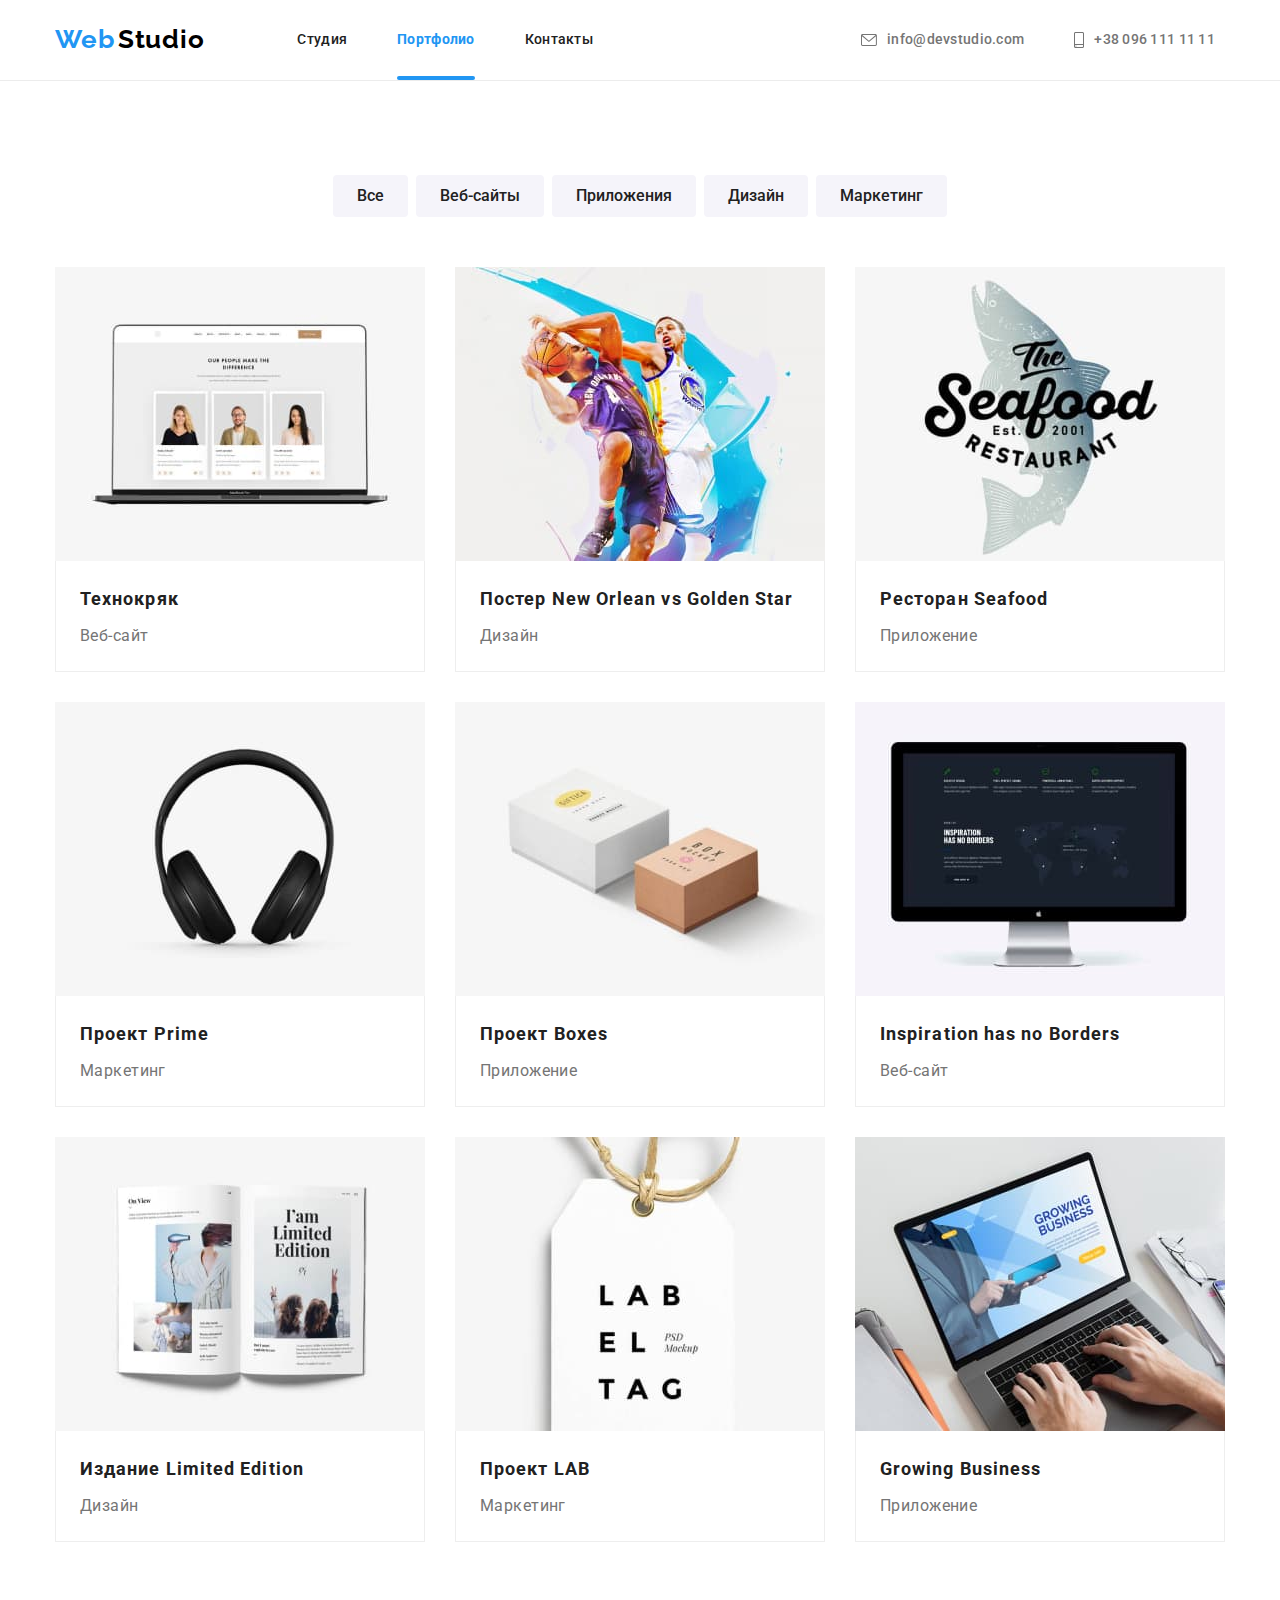
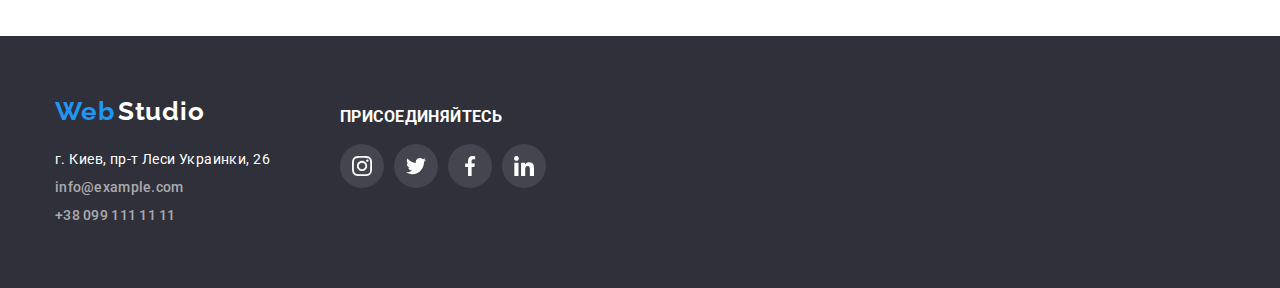
==== portfolio.html @ df9e2195 "Clone" ====
<!DOCTYPE html>
<html lang="en">
<head>
    <meta charset="UTF-8">
    <meta http-equiv="X-UA-Compatible" content="IE=edge">
    <meta name="viewport" content="width=device-width, initial-scale=1.0">
    <title>Portfolio</title>
    <link rel="preconnect" href="https://fonts.googleapis.com">
    <link rel="preconnect" href="https://fonts.gstatic.com" crossorigin>
    <link href="https://fonts.googleapis.com/css2?family=Raleway:wght@700&family=Roboto:wght@400;500;700;900&display=swap"
        rel="stylesheet">
    <link rel="stylesheet" href="https://cdnjs.cloudflare.com/ajax/libs/modern-normalize/1.1.0/modern-normalize.min.css">
    <link rel="stylesheet" href="./css/styles.css">
</head>
<body>
    <!-- Шапка сайта -->
    <header>
        <div class="header container">
            <!-- Навигация -->
            <nav class="nav">
                <a class="logo" href="index.html">
                    <span class="logo-first">Web</span>
                    <span class="logo-second">Studio</span>
                </a>
                <ul class="nav-list">
                    <li class="item"><a href="index.html" class="nav-link ">Студия</a></li>
                    <li class="item"><a href="portfolio.html" class="nav-link active-page">Портфолио</a></li>
                    <li class="item"><a href="#" class="nav-link">Контакты</a></li>
                </ul>
            </nav>
            <!-- Контакты -->
            <ul class="contacts-list">
                <li class="item">
                    <a href="mailto:info@devstudio.com" class="contacts">
                        <svg class="icon-envelope" width="16" height="12">
                            <use href="images/icons.svg#icon-envelope"></use>
                        </svg>
                        info@devstudio.com
                    </a>
                </li>
                <li class="item">
                    <a href="tel:+380961111111" class="contacts icon-smartphone">
                        <svg class="icon-smartphone" width="10" height="16">
                            <use href="images/icons.svg#icon-smartphone"></use>
                        </svg>
                        +38 096 111 11 11
                    </a>
                </li>
            </ul>
        </div>
    </header>
    <main>
        <div class="container">
            <!-- Portfolio -->
            <h1 class="hidden">Portfolio</h1>
            <!-- Filters -->
            <div>
                <h2 class="hidden">Filters</h2>
                <ul class="filters">
                    <li class="item"><button class="buttons" type="button">Все</button></li>
                    <li class="item"><button class="buttons" type="button">Веб-сайты</button></li>
                    <li class="item"><button class="buttons" type="button">Приложения</button></li>
                    <li class="item"><button class="buttons" type="button">Дизайн</button></li>
                    <li class="item"><button class="buttons" type="button">Маркетинг</button></li>
                </ul>
            </div>
            <!-- Примеры работ -->
            <div class="projects">
                <h2 class="hidden">Projects</h2>
                <ul class="projects-list">
                    <li class="item">
                        <a href="#" class="link">
                            <div class="project-overley">
                                <img src="./images/portfolio/project-1.jpg" alt="Проект 1" width="370">
                                <p class="project-text">
                                    Технокряк это современная площадка распространения коронавируса.
                                    Компании используют эту платформу для цифрового
                                    шпионажа и атак на защищённые сервера конкурентов.
                                </p>
                            </div>
                            <div class="card">
                                <h3>Технокряк</h3>
                                <p>Веб-сайт</p>
                            </div>
                        </a>
                    </li>
                    <li class="item">
                        <a href="#" class="link">
                            <div class="project-overley">
                                <img src="./images/portfolio/project-2.jpg" alt="Проект 2" width="370">
                                <p class="project-text">
                                    Технокряк это современная площадка распространения коронавируса.
                                    Компании используют эту платформу для цифрового
                                    шпионажа и атак на защищённые сервера конкурентов.
                                </p>
                            </div>
                            <div class="card">
                                <h3>Постер New Orlean vs Golden Star</h3>
                                <p>Дизайн</p>
                            </div>
                        </a>
                    </li>
                    <li class="item">
                        <a href="#" class="link">
                            <div class="project-overley">
                                <img src="./images/portfolio/project-3.jpg" alt="Проект 3" width="370">
                                <p class="project-text">
                                    Технокряк это современная площадка распространения коронавируса.
                                    Компании используют эту платформу для цифрового
                                    шпионажа и атак на защищённые сервера конкурентов.
                                </p>
                            </div>
                            <div class="card">
                                <h3>Ресторан Seafood</h3>
                                <p>Приложение</p>
                            </div>
                        </a>
                    </li>
                    <li class="item">
                        <a href="#" class="link">
                            <div class="project-overley">
                                <img src="./images/portfolio/project-4.jpg" alt="Проект 4" width="370">
                                <p class="project-text">
                                    Технокряк это современная площадка распространения коронавируса.
                                    Компании используют эту платформу для цифрового
                                    шпионажа и атак на защищённые сервера конкурентов.
                                </p>
                            </div>
                            <div class="card">
                                <h3>Проект Prime</h3>
                                <p>Маркетинг</p>
                            </div>
                        </a>
                    </li>
                    <li class="item">
                        <a href="#" class="link">
                            <div class="project-overley">
                                <img src="./images/portfolio/project-5.jpg" alt="Проект 5" width="370">
                                <p class="project-text">
                                    Технокряк это современная площадка распространения коронавируса.
                                    Компании используют эту платформу для цифрового
                                    шпионажа и атак на защищённые сервера конкурентов.
                                </p>
                            </div>
                            <div class="card">
                                <h3>Проект Boxes</h3>
                                <p>Приложение</p>
                            </div>
                        </a>
                    </li>
                    <li class="item">
                        <a href="#" class="link">
                            <div class="project-overley">
                                <img src="./images/portfolio/project-6.jpg" alt="Проект 6" width="370">
                                <p class="project-text">
                                    Технокряк это современная площадка распространения коронавируса.
                                    Компании используют эту платформу для цифрового
                                    шпионажа и атак на защищённые сервера конкурентов.
                                </p>
                            </div>
                            <div class="card">
                                <h3>Inspiration has no Borders</h3>
                                <p>Веб-сайт</p>
                            </div>
                        </a>
                    </li>
                    <li class="item">
                        <a href="#" class="link">
                            <div class="project-overley">
                                <img src="./images/portfolio/project-7.jpg" alt="Проект 7" width="370">
                                <p class="project-text">
                                    Технокряк это современная площадка распространения коронавируса.
                                    Компании используют эту платформу для цифрового
                                    шпионажа и атак на защищённые сервера конкурентов.
                                </p>
                            </div>
                            <div class="card">
                                <h3>Издание Limited Edition</h3>
                                <p>Дизайн</p>
                            </div>
                        </a>
                    </li>
                    <li class="item">
                        <a href="#" class="link">
                            <div class="project-overley">
                                <img src="./images/portfolio/project-8.jpg" alt="Проект 8" width="370">
                                <p class="project-text">
                                    Технокряк это современная площадка распространения коронавируса.
                                    Компании используют эту платформу для цифрового
                                    шпионажа и атак на защищённые сервера конкурентов.
                                </p>
                            </div>
                            <div class="card">
                                <h3>Проект LAB</h3>
                                <p>Маркетинг</p>
                            </div>
                        </a>
                    </li>
                    <li class="item">
                        <a href="#" class="link">
                            <div class="project-overley">
                                <img src="./images/portfolio/project-9.jpg" alt="Проект 9" width="370">
                                <p class="project-text">
                                    Технокряк это современная площадка распространения коронавируса.
                                    Компании используют эту платформу для цифрового
                                    шпионажа и атак на защищённые сервера конкурентов.
                                </p>
                            </div>
                            <div class="card">
                                <h3>Growing Business</h3>
                                <p>Приложение</p>
                            </div>
                        </a>
                    </li>
                </ul>
            </div>
        </div>
    </main>
    <!-- Footer -->
    <footer class="footer">
        <div class="container">
            <div class="address"><a class="logo-footer" href="index.html">
                    <span class="logo-first">Web</span>
                    <span class="logo-second">Studio</span>
                </a>
                <address>
                    <ul class="address-list">
                        <li class="item">
                            <a class="address" href="https://goo.gl/maps/gMFZXmqn6xjPHVWj6">г. Киев, пр-т Леси Украинки, 26</a>
                        </li>
                        <li class="item">
                            <a class="contacts" href="mailto:nfo@example.com">info@example.com</a>
                        </li>
                        <li class="item">
                            <a class="contacts" href="tel:+380991111111">+38 099 111 11 11</a>
                        </li>
                    </ul>
                </address>
            </div>
            <div class="social">
                <h3>присоединяйтесь</h3>
                <ul class="social-links">
                    <li class="social-item">
                        <a class="social-link" href="#" aria-label="instagram">
                            <svg width="20" height="20">
                                <use href="images/icons.svg#icon-instagram"></use>
                            </svg>
                        </a>
                    </li>
                    <li class="social-item">
                        <a href="#" class="social-link" aria-label="twitter">
                            <svg width="20" height="20">
                                <use href="images/icons.svg#icon-twitter"></use>
                            </svg>
                        </a>
                    </li>
                    <li class="social-item">
                        <a href="#" class="social-link" aria-label="facebook">
                            <svg width="20" height="20">
                                <use href="images/icons.svg#icon-facebook"></use>
                            </svg>
                        </a>
                    </li>
                    <li class="social-item">
                        <a href="#" class="social-link" aria-label="linkedin">
                            <svg width="20" height="20">
                                <use href="images/icons.svg#icon-linkedin"></use>
                            </svg>
                        </a>
                    </li>
                </ul>
            </div>
        </div>
    </footer>
</body>
</html>
---- css/styles.css ----
:root {
  --main-color: #212121;
  --background: #ffffff;
  --secondary-text: #757575;
  --color-active: #2196f3;
  --color-logo: #000000;
  --bacground-button: #f5f4fa;
  --background-footer: #2f303a;
  --footer-contacts: rgba(255, 255, 255, 0.6);
  --background-hero: #c4c4c4;
  --social-color: #afb1b8;
  --hero-active-button: #188ce8;
}
/* ======= main styles ======== */
body {
  font-family: "Roboto", "Verdana", "Tahoma", sans-serif;
  font-size: 14px;
  font-style: normal;
  font-weight: 400;
  line-height: 1.71;
  letter-spacing: 0.03em;
  color: var(--main-color);
  background-color: var(--background);
}

h1,
h2,
h4,
h5,
h6,
p {
  margin: 0;
}

img {
  display: block;
  max-width: 100%;
  height: auto;
}

li,
ul,
ol,
a {
  list-style: none;
  padding: 0;
  margin: 0;
}

header {
  border-bottom: 1px solid #ececec;
}

/* ======= projects-list Portfolio  ========= */
.projects-list {
  display: flex;
  flex-wrap: wrap;
}

.projects-list .item:not(:nth-child(3n)) {
  margin-right: 30px;
}

.projects-list .item:nth-child(-n + 6) {
  margin-bottom: 30px;
}

.projects-list .item:nth-child(n + 7) {
  margin-bottom: 94px;
}

.projects h3 {
  margin-right: 24px;
  margin-left: 24px;
  margin-top: 0px;
  margin-bottom: 4px;
  font-weight: bold;
  font-size: 18px;
  line-height: 2;
  letter-spacing: 0.06em;
  padding-top: 20px;
}

.card > p {
  margin-left: 24px;
  margin-right: 24px;
  margin-bottom: 20px;
  font-size: 16px;
  line-height: 1.87;
  color: var(--secondary-text);
}

.card {
  border-left: 1px solid #eeeeee;
  border-right: 1px solid #eeeeee;
  border-bottom: 1px solid #eeeeee;
}

a {
  text-decoration: none;
  color: inherit;
}

.hidden {
  display: none;
  margin: 0;
  padding: 0;
}

.projects-list > .item {
  transition-property: box-shadow;
  transition-duration: 250ms;
  transition-timing-function: cubic-bezier(0.4, 0, 0.2, 1);
}

.projects-list > .item:hover,
.projects-list > .item:focus {
  box-shadow: 0px 1px 1px rgba(0, 0, 0, 0.12), 0px 4px 4px rgba(0, 0, 0, 0.06),
    1px 4px 6px rgba(0, 0, 0, 0.16);
}

/* ============ flex styles ============ */
.container {
  width: 1200px;
  padding-right: 15px;
  padding-left: 15px;
  margin: 0 auto;
}

.header,
.nav-list,
.contacts-list,
.nav {
  display: flex;
  align-items: center;
}

/* .logo {
  margin-left: 15px;
} */

ul.contacts-list {
  padding: 0;
  /* margin-right: 15px; */
  margin-left: auto;
}

.nav-list > .item:not(:last-child) {
  margin-right: 50px;
}

.nav-link {
  display: block;
  padding-top: 32px;
  padding-bottom: 32px;
}

.contacts-list .item + .item {
  margin-left: 50px;
}

.nav-list {
  margin-left: 93px;
}

/* ============== about Flex ========== */

.about {
  display: flex;
  margin-top: 94px;
  margin-bottom: 94px;
}

.about .item + .item {
  margin-left: 30px;
}

/* ========== what-we-do Flex========= */

.what-we-do-list {
  display: flex;
  margin-bottom: 94px;
  position: relative;
}

.what-we-do-list .item img {
  background-color: rgba(47, 48, 58, 0.8);
  height: 100%;
}

.what-we-do-list .item + .item {
  margin-left: 30px;
}

.description {
  display: block;
  position: absolute;
  bottom: 0;
  padding-bottom: 27px;
  padding-top: 27px;
  margin: 0;

  font-weight: bold;
  font-size: 14px;
  line-height: 1.14;
  text-align: center;
  letter-spacing: 0.03em;
  text-transform: uppercase;
  color: var(--background);
  background-color: rgba(47, 48, 58, 0.8);
  width: 370px;
}

/* ========= team  Flex=========== */

.what-we-do .title,
.clients .title,
.team .title {
  padding-bottom: 50px;
  padding-top: 94px;
}

.what-we-do .title {
  padding-top: 85px;
}

.team-list {
  display: flex;
  padding-bottom: 94px;
}

.team-list .item + .item {
  margin-left: 30px;
}

.team-list .item h3 {
  padding-top: 30px;
  padding-bottom: 10px;
  margin: 0;
}

.team {
  background-color: var(--bacground-button);
}

.team p {
  padding-bottom: 16px;
}

.team-cards {
  background: var(--background);
  box-shadow: 0px 1px 3px rgba(0, 0, 0, 0.12), 0px 1px 1px rgba(0, 0, 0, 0.14),
    0px 2px 1px rgba(0, 0, 0, 0.2);
  border-bottom-left-radius: 4px;
  border-bottom-right-radius: 4px;
}

/* ========= logo ========================== */
.logo-first {
  color: var(--color-active);
}

.logo-second {
  color: var(--color-logo);
}

.logo-first,
.logo-second {
  font-family: "Raleway", "Tahoma", sans-serif;
  font-style: normal;
  font-weight: bold;
  font-size: 26px;
  line-height: 1.19;
  letter-spacing: 0.03em;
}

/* ======== Navigation ========================== */
.nav-link,
.contacts {
  color: var(--main-color);
  font-weight: 500;
  line-height: 1.14;
  letter-spacing: 0.02em;

  transition-property: color;
  transition-duration: 250ms;
  transition-timing-function: cubic-bezier(0.4, 0, 0.2, 1);
}

a.active-page {
  color: var(--color-active);
  font-weight: bold;
}

.active-page::after {
  content: "";
  display: block;
  position: absolute;
  width: 100%;
  bottom: 0;

  height: 4px;
  background-color: var(--color-active);
  border-radius: 2px;
}

.nav-list .item {
  position: relative;
}

.nav-link:hover,
.nav-link:focus,
.contacts:hover,
.contacts:focus {
  color: var(--color-active);
}

.contacts {
  color: var(--secondary-text);
}

/* ======= Footer =============================== */
.footer .container {
  display: flex;
  align-items: center;
}

.logo-footer {
  display: block;
  padding-top: 60px;
  margin-bottom: 20px;
}

.footer {
  background-color: var(--background-footer);
}

.footer .logo-first {
  color: var(--color-active);
}

.footer .logo-second,
.address {
  color: var(--background);
}

.footer .contacts,
.footer .address {
  font-style: normal;
  color: var(--footer-contacts);
  font-size: 14px;
  line-height: 1.71;
}

.footer .address {
  color: var(--background);
}

.address-list {
  padding-bottom: 60px;
}

.address-list .item + .item {
  margin-top: 4px;
}

.social {
  margin-left: 70px;
  margin-top: 72px;
  margin-bottom: 100px;
  /* outline: #afb1b8 solid 2px; */
}
.social .social-item {
  padding-right: 0;
  padding-left: 0;
}

.social h3 {
  margin-bottom: 18px;
  color: var(--background);
}

.footer .social-links {
  margin-right: 0;
  margin-left: 0;
  padding: 0;
}

.footer .social-link {
  display: flex;
  width: 44px;
  height: 44px;
  justify-content: center;
  align-items: center;
  fill: var(--background);
  background: rgba(255, 255, 255, 0.1);
  border-radius: 50%;
  padding-bottom: 0;
}

/* ========== Filters ======================= */

.filters {
  display: flex;
  background-color: var(--background);
  justify-content: center;
  margin-bottom: 50px;
  margin-top: 94px;
}

.filters .item + .item {
  margin-left: 8px;
}

.buttons {
  display: inline-block;
  background-color: var(--bacground-button);
  color: var(--main-color);
  cursor: pointer;
  font-family: "Roboto", "Verdana", "Tahoma", sans-serif;
  font-weight: 500;
  font-size: 16px;
  line-height: 1.62;
  text-align: center;
  border-radius: 4px;
  padding-top: 6px;
  padding-bottom: 6px;
  padding-right: 22px;
  padding-left: 22px;
  border-color: transparent;
}

.hero .buttons {
  display: inline-block;
  margin-bottom: 200px;
  padding-top: 10px;
  padding-bottom: 10px;
  padding-right: 32px;
  padding-left: 32px;

  transition-property: background-color;
  transition-duration: 250ms;
  transition-timing-function: cubic-bezier(0.4, 0, 0.2, 1);

  background-color: var(--color-active);
  font-weight: bold;
  line-height: 1.87;
  align-items: center;
  text-align: center;
  letter-spacing: 0.06em;
  min-width: 200px;
  color: var(--background);
  box-shadow: 0px 4px 4px rgba(0, 0, 0, 0.15);
  border-radius: 4px;
}

.buttons:hover,
.buttons:focus {
  background-color: var(--color-active);
  color: var(--background);
  box-shadow: 0px 3px 1px rgba(0, 0, 0, 0.1), 0px 1px 2px rgba(0, 0, 0, 0.08),
    0px 2px 2px rgba(0, 0, 0, 0.12);
  border-radius: 4px;

  transition-property: background-color box-shadow;
  transition-duration: 250ms;
  transition-timing-function: cubic-bezier(0.4, 0, 0.2, 1);
}

.hero .buttons:hover,
.hero .buttons:focus {
  background-color: var(--hero-active-button);
  box-shadow: 0px 4px 4px rgba(0, 0, 0, 0.15);
}

/* ======== Studio ================== */

.about p,
.team p {
  color: var(--secondary-text);
}

.about h3,
.social h3 {
  display: block;
  font-weight: bold;
  line-height: 1.14;
  text-transform: uppercase;
  margin-top: 0;
}

.about h3 {
  margin-bottom: 10px;
}

/* ========== Hero ============ */

.hero {
  max-width: 1600px;
  background-color: var(--background-hero);
  text-align: center;
  margin-left: auto;
  margin-right: auto;
  background-image: linear-gradient(
      to right,
      rgba(47, 48, 58, 0.4),
      rgba(47, 48, 58, 0.4)
    ),
    url(../images/hero-img.jpg);
  background-position: center;
  background-size: cover;
}

.hero h1 {
  width: 696px;
  display: block;
  margin-bottom: 30px;
  padding-top: 200px;
  margin-left: auto;
  margin-right: auto;

  font-weight: 900;
  font-size: 44px;
  line-height: 1.36;
  text-align: center;
  letter-spacing: 0.06em;
  text-transform: uppercase;
  color: var(--background);
}

.what-we-do .title,
.team .title,
.clients .title {
  font-weight: bold;
  font-size: 36px;
  line-height: 1.16;
  text-align: center;
}

.team h3,
.team p {
  font-size: 16px;
  line-height: 1.18;
  text-align: center;
}

.team h3 {
  font-weight: 500;
}
/* ================ icons ============== */
.icon-envelope,
.icon-smartphone {
  display: inline-block;
  margin-right: 10px;
  fill: var(--secondary-text);
  align-items: center;
}
.contacts:hover .icon-envelope,
.contacts:focus .icon-envelope,
.contacts:hover .icon-smartphone,
.contacts:focus .icon-smartphone {
  fill: var(--color-active);
}

.contacts {
  display: flex;
  align-items: center;
}

.about-icon {
  width: 270px;
  height: 120px;
  background-color: var(--bacground-button);
  padding: 25px 100px;
  margin-bottom: 30px;
  border-radius: 4px;
}

/* ================ social-links ============== */

.social-links {
  display: flex;
  padding-bottom: 30px;
  margin-right: 32px;
  margin-left: 32px;
  justify-content: center;
}

.social-link:hover,
.social-link:focus {
  fill: var(--background);
  background-color: var(--color-active);
  border-radius: 50%;
  border: 1px solid transparent;
}

.social-link {
  display: flex;
  width: 44px;
  height: 44px;
  justify-content: center;
  align-items: center;
  fill: var(--social-color);
  border-radius: 50%;
  border: 0px solid transparent;

  transition-property: fill, background-color, border;
  transition-duration: 250ms;
  transition-timing-function: cubic-bezier(0.4, 0, 0.2, 1);
}

.social-item:not(:last-child) {
  margin-right: 10px;
}
/* ============== clients =========== */
.clients-list {
  display: flex;
  padding-bottom: 94px;
}

.client-link {
  display: flex;
  width: 170px;
  height: 92px;
  justify-content: center;
  align-items: center;
  border: 1px solid #afb1b8;
  border-radius: 4px;
  fill: var(--social-color);

  transition-property: fill border-color;
  transition-duration: 250ms;
  transition-timing-function: cubic-bezier(0.4, 0, 0.2, 1);
}

.client-link:hover,
.client-link:focus {
  fill: var(--color-active);
  border: 1px solid var(--color-active);
}

.client-item:not(:last-child) {
  margin-right: 30px;
}
/* ============ overlay for portfolio========= */

.project-overley {
  position: relative;
  overflow: hidden;
}

.project-text {
  display: block;
  position: absolute;
  top: 0;
  left: 0;
  transform: translateY(100%);

  height: 100%;
  width: 100%;
  padding: 63px 24px;
  background-color: rgba(33, 150, 243, 0.9);
  color: var(--background);
  font-size: 18px;
  line-height: 1.56;

  transition: transform 250ms cubic-bezier(0.4, 0, 0.2, 1);
}

.projects-list .link:hover .project-text,
.projects-list .link:focus .project-text {
  transform: translateY(0);
}

/* =============== modal ================== */

.backdrop {
  top: 0;
  left: 0;
  width: 100%;
  height: 100%;
  background-color: rgba(0, 0, 0, 0.2);
  visibility: visible;
  opacity: 1;
  transition: opacity 250ms cubic-bezier(0.4, 0, 0.2, 1),
    visibility 250ms cubic-bezier(0.4, 0, 0.2, 1);
}

.modal {
  position: fixed;
  top: 50%;
  left: 50%;
  min-width: 528px;
  min-height: 581px;

  box-shadow: 0px 1px 3px rgba(0, 0, 0, 0.12), 0px 1px 1px rgba(0, 0, 0, 0.14),
    0px 2px 1px rgba(0, 0, 0, 0.2);
  border-radius: 4px;
  background-color: var(--background);
  transform: translate(-50%, -50%) scale(1.1);
}

.is-hidden {
  visibility: hidden;
  opacity: 0;
  pointer-events: none;
}

.backdrop.is-hidden .modal {
  transform: translate(-50%, -50%) scale(1.1);
}

.close-button {
  display: block;
  padding: 7px;
  position: absolute;
  top: 8px;
  right: 8px;
  border: 1px solid rgba(0, 0, 0, 0.1);
  border-radius: 50%;
  background-color: var(--background);
  cursor: pointer;
}

.icon-close {
  display: block;
  fill: var(--color-logo);
}
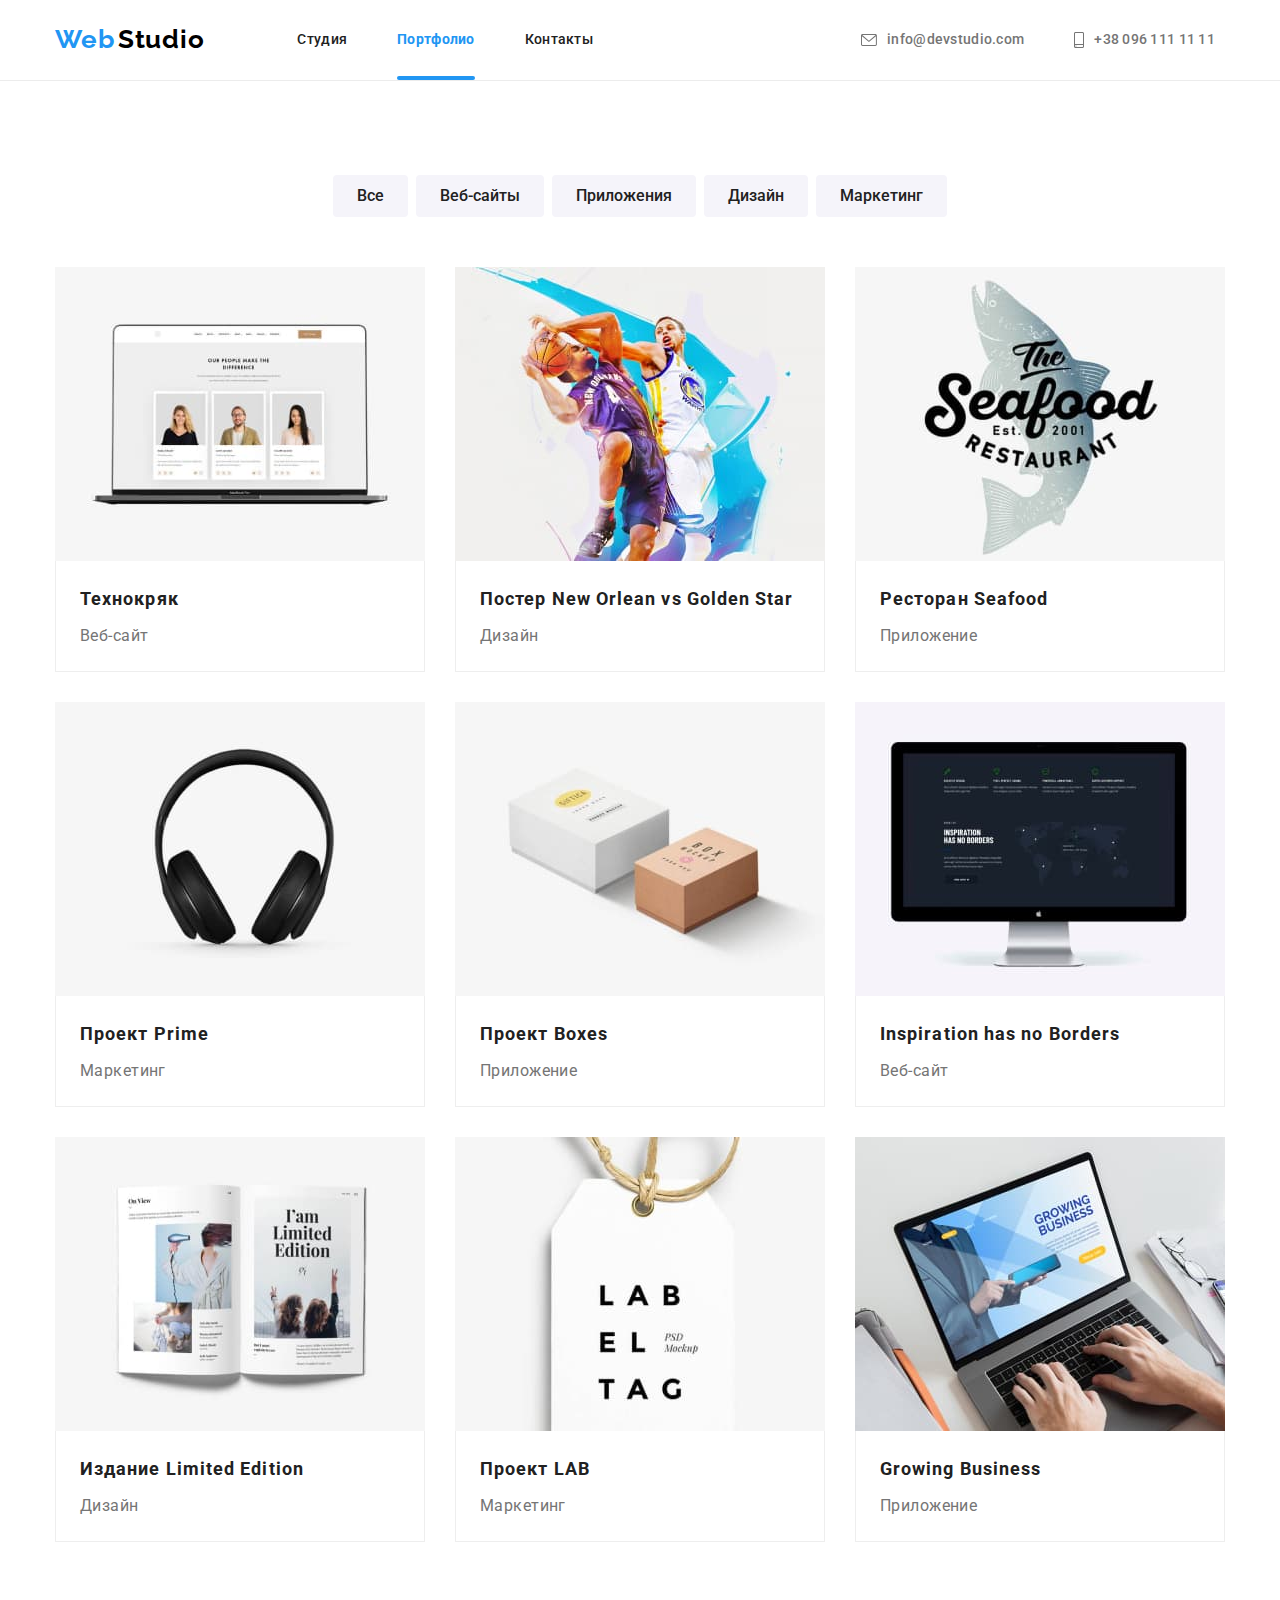
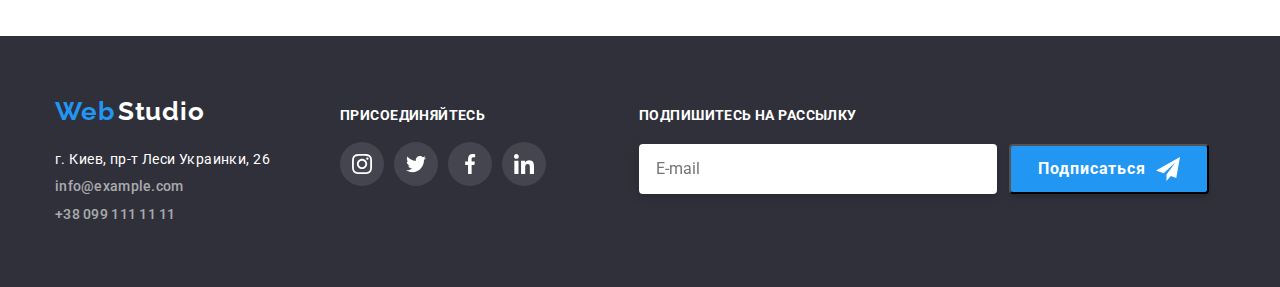
==== commit 8601f184: "update footer for portfolio" ====
--- a/portfolio.html
+++ b/portfolio.html
@@ -217,60 +217,78 @@
         </div>
     </main>
     <!-- Footer -->
-    <footer class="footer">
-        <div class="container">
-            <div class="address"><a class="logo-footer" href="index.html">
-                    <span class="logo-first">Web</span>
-                    <span class="logo-second">Studio</span>
-                </a>
-                <address>
-                    <ul class="address-list">
-                        <li class="item">
-                            <a class="address" href="https://goo.gl/maps/gMFZXmqn6xjPHVWj6">г. Киев, пр-т Леси Украинки, 26</a>
-                        </li>
-                        <li class="item">
-                            <a class="contacts" href="mailto:nfo@example.com">info@example.com</a>
-                        </li>
-                        <li class="item">
-                            <a class="contacts" href="tel:+380991111111">+38 099 111 11 11</a>
-                        </li>
-                    </ul>
-                </address>
+<footer class="footer">
+    <div class="container">
+        <!-- Contacts block -->
+        <div class="address">
+            <a class="logo-footer" href="index.html">
+                <span class="logo-first">Web</span>
+                <span class="logo-second">Studio</span>
+            </a>
+            <address>
+                <ul class="address-list">
+                    <li class="item">
+                        <a class="address" href="https://goo.gl/maps/gMFZXmqn6xjPHVWj6">г. Киев, пр-т Леси Украинки,
+                            26</a>
+                    </li>
+                    <li class="item">
+                        <a class="contacts" href="mailto:nfo@example.com">info@example.com</a>
+                    </li>
+                    <li class="item">
+                        <a class="contacts" href="tel:+380991111111">+38 099 111 11 11</a>
+                    </li>
+                </ul>
+            </address>
+        </div>
+        <!-- Social icons -->
+        <div class="social">
+            <h3>присоединяйтесь</h3>
+            <ul class="social-links">
+                <li class="social-item">
+                    <a class="social-link" href="#" aria-label="instagram">
+                        <svg width="20" height="20">
+                            <use href="images/icons.svg#icon-instagram"></use>
+                        </svg>
+                    </a>
+                </li>
+                <li class="social-item">
+                    <a href="#" class="social-link" aria-label="twitter">
+                        <svg width="20" height="20">
+                            <use href="images/icons.svg#icon-twitter"></use>
+                        </svg>
+                    </a>
+                </li>
+                <li class="social-item">
+                    <a href="#" class="social-link" aria-label="facebook">
+                        <svg width="20" height="20">
+                            <use href="images/icons.svg#icon-facebook"></use>
+                        </svg>
+                    </a>
+                </li>
+                <li class="social-item">
+                    <a href="#" class="social-link" aria-label="linkedin">
+                        <svg width="20" height="20">
+                            <use href="images/icons.svg#icon-linkedin"></use>
+                        </svg>
+                    </a>
+                </li>
+            </ul>
+        </div>
+        <!-- Form block -->
+        <form name="e-mail" autocomplete="off" class="form">
+            <div class="form-input">
+                <label for="user-email" class="email-label">Подпишитесь на рассылку</label>
+                <input class="email-input" id="user-email" type="email" name="email" placeholder="E-mail">
             </div>
-            <div class="social">
-                <h3>присоединяйтесь</h3>
-                <ul class="social-links">
-                    <li class="social-item">
-                        <a class="social-link" href="#" aria-label="instagram">
-                            <svg width="20" height="20">
-                                <use href="images/icons.svg#icon-instagram"></use>
-                            </svg>
-                        </a>
-                    </li>
-                    <li class="social-item">
-                        <a href="#" class="social-link" aria-label="twitter">
-                            <svg width="20" height="20">
-                                <use href="images/icons.svg#icon-twitter"></use>
-                            </svg>
-                        </a>
-                    </li>
-                    <li class="social-item">
-                        <a href="#" class="social-link" aria-label="facebook">
-                            <svg width="20" height="20">
-                                <use href="images/icons.svg#icon-facebook"></use>
-                            </svg>
-                        </a>
-                    </li>
-                    <li class="social-item">
-                        <a href="#" class="social-link" aria-label="linkedin">
-                            <svg width="20" height="20">
-                                <use href="images/icons.svg#icon-linkedin"></use>
-                            </svg>
-                        </a>
-                    </li>
-                </ul>
-            </div>
-        </div>
-    </footer>
+            <button class="email-button" type="submit">
+                <span>Подписаться</span>
+                <svg class="email-icon" width="24" height="24">
+                    <use href="images/icons.svg#icon-send"></use>
+                </svg>
+            </button>
+
+        </form>
+    </div>
+</footer>
 </body>
 </html>
--- a/css/styles.css
+++ b/css/styles.css
@@ -322,7 +322,7 @@
 /* ======= Footer =============================== */
 .footer .container {
   display: flex;
-  align-items: center;
+  align-items: baseline;
 }
 
 .logo-footer {
@@ -376,6 +376,7 @@
 }
 
 .social h3 {
+  font-size: 14px;
   margin-bottom: 18px;
   color: var(--background);
 }
@@ -481,7 +482,8 @@
 }
 
 .about h3,
-.social h3 {
+.social h3,
+.email-label {
   display: block;
   font-weight: bold;
   line-height: 1.14;
@@ -726,3 +728,58 @@
   display: block;
   fill: var(--color-logo);
 }
+/* ========== Forms ======= */
+
+.email-label {
+  color: var(--background);
+  margin-bottom: 20px;
+  font-size: 14px;
+}
+
+.email-icon {
+  fill: var(--background);
+}
+
+.email-button {
+  display: flex;
+  align-items: center;
+  justify-content: center;
+  text-align: center;
+  min-width: 200px;
+  min-height: 50px;
+
+  font-weight: bold;
+  font-size: 16px;
+  line-height: 1.87;
+  letter-spacing: 0.06em;
+  color: var(--background);
+  background-color: var(--color-active);
+  box-shadow: 0px 4px 4px rgba(0, 0, 0, 0.15);
+  border-radius: 4px;
+}
+
+.email-button > span {
+  margin-right: 10px;
+}
+
+.email-input {
+  width: 358px;
+  height: 50px;
+  margin-right: 12px;
+  border: 1px solid rgba(255, 255, 255, 0.3);
+  border-radius: 4px;
+  filter: drop-shadow(0px 4px 4px rgba(0, 0, 0, 0.15));
+  padding-left: 16px;
+  font-size: 16px;
+  line-height: 1.25;
+}
+
+.form {
+  display: flex;
+  align-items: flex-end;
+  margin-left: 93px;
+}
+/* .footer .container {
+  display: flex;
+  align-items: baseline;
+} */
